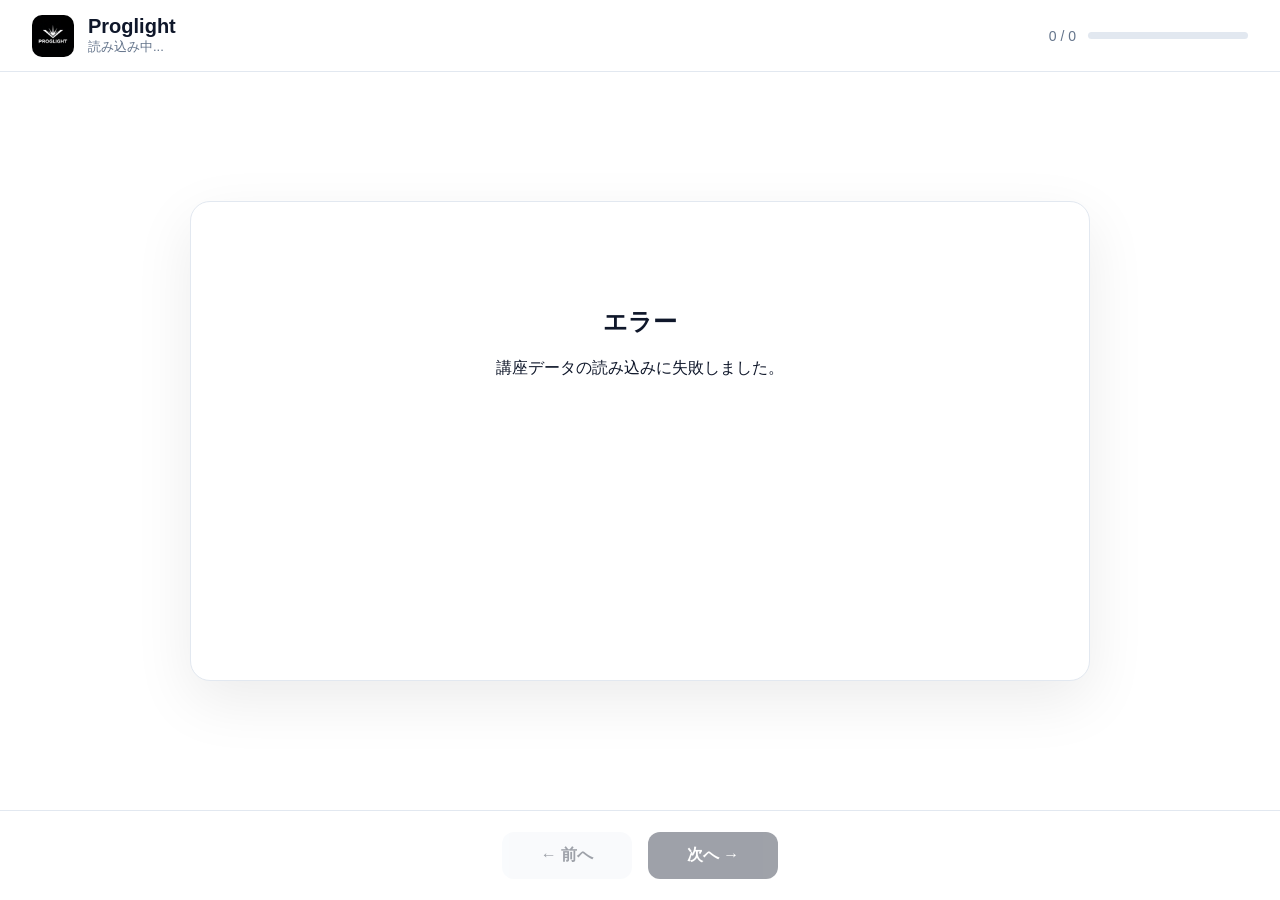
==== html-ress.html @ 895f1adc "Update html-ress.html" ====
<!DOCTYPE html>
<html lang="ja">
<head>
  <meta charset="UTF-8">

  <meta
    name="viewport"
    content="width=device-width, initial-scale=1.0"
  >

  <title>Proglight - 学習</title>

  <!-- ファビコン -->
  <link rel="icon" href="rogo.png">

  <style>

    /* =========================
       基本設定
    ========================= */

    :root {
      --background: #ffffff;
      --foreground: #0f172a;
      --card: #ffffff;
      --muted: #64748b;
      --border: #e2e8f0;
      --primary: #0f172a;
    }


    * {
      box-sizing: border-box;
    }


    html,
    body {
      margin: 0;
      padding: 0;
      min-height: 100%;
    }


    body {
      font-family:
        -apple-system,
        BlinkMacSystemFont,
        "Segoe UI",
        Roboto,
        sans-serif;

      background: var(--background);
      color: var(--foreground);
    }


    /* =========================
       ヘッダー
    ========================= */

    .header {

      width: 100%;

      height: 72px;

      display: flex;

      align-items: center;

      justify-content: space-between;

      padding: 0 32px;

      border-bottom: 1px solid var(--border);

      background: var(--background);

    }


    .header-left {

      display: flex;

      align-items: center;

      gap: 14px;

      min-width: 0;

    }


    .logo-link {

      display: flex;

      align-items: center;

    }


    .logo {

      width: 42px;

      height: 42px;

      object-fit: contain;

      border-radius: 10px;

    }


    .brand-area {

      display: flex;

      flex-direction: column;

      min-width: 0;

    }


    .brand {

      font-size: 20px;

      font-weight: 700;

      color: var(--foreground);

      text-decoration: none;

    }


    .lesson-name {

      font-size: 13px;

      color: var(--muted);

      white-space: nowrap;

      overflow: hidden;

      text-overflow: ellipsis;

    }


    /* =========================
       進捗
    ========================= */

    .progress-area {

      display: flex;

      align-items: center;

      gap: 12px;

    }


    .progress-text {

      font-size: 14px;

      color: var(--muted);

      white-space: nowrap;

    }


    .progress-bar {

      width: 160px;

      height: 7px;

      overflow: hidden;

      border-radius: 999px;

      background: var(--border);

    }


    .progress {

      width: 0%;

      height: 100%;

      border-radius: inherit;

      background: var(--primary);

      transition: width 0.3s ease;

    }


    /* =========================
       メイン
    ========================= */

    .main {

      min-height: calc(100vh - 72px);

      display: flex;

      flex-direction: column;

    }


    /* =========================
       スライドエリア
    ========================= */

    .slide-container {

      flex: 1;

      display: flex;

      align-items: center;

      justify-content: center;

      padding: 40px 20px;

    }


    .slide {

      width: 100%;

      max-width: 900px;

      min-height: 480px;

      padding: 64px;

      border: 1px solid var(--border);

      border-radius: 20px;

      background: var(--card);

      box-shadow:
        0 20px 60px rgba(0, 0, 0, 0.08);

      animation: slideIn 0.35s ease;

    }


    @keyframes slideIn {

      from {

        opacity: 0;

        transform: translateY(12px);

      }


      to {

        opacity: 1;

        transform: translateY(0);

      }

    }


    /* =========================
       スライド共通
    ========================= */

    .slide-label {

      display: inline-flex;

      align-items: center;

      padding: 6px 12px;

      margin-bottom: 24px;

      border-radius: 999px;

      background: #f1f5f9;

      color: #475569;

      font-size: 13px;

      font-weight: 600;

    }


    .slide-title {

      margin: 0 0 28px;

      font-size: 42px;

      line-height: 1.3;

      letter-spacing: -0.03em;

    }


    .slide-title.large {

      font-size: 52px;

    }


    .slide-text {

      margin: 0;

      font-size: 19px;

      line-height: 1.9;

      color: var(--muted);

    }


    /* =========================
       リスト
    ========================= */

    .slide-list {

      margin: 24px 0 0;

      padding-left: 24px;

      font-size: 19px;

      line-height: 2;

      color: var(--muted);

    }


    .slide-list li {

      margin-bottom: 6px;

    }


    /* =========================
       コード
    ========================= */

    .code-block {

      margin-top: 25px;

      padding: 24px;

      overflow-x: auto;

      border-radius: 14px;

      background: #0f172a;

      color: #f8fafc;

      font-size: 15px;

      line-height: 1.7;

    }


    .code-block code {

      font-family:

        "SFMono-Regular",
        Consolas,
        "Liberation Mono",
        monospace;

    }


    /* =========================
       Flow
    ========================= */

    .flow-list {

      display: flex;

      flex-direction: column;

      gap: 12px;

      margin-top: 30px;

    }


    .flow-item {

      display: flex;

      align-items: center;

      gap: 16px;

      padding: 16px 20px;

      border: 1px solid var(--border);

      border-radius: 12px;

      font-size: 17px;

      color: var(--muted);

    }


    .flow-number {

      display: flex;

      align-items: center;

      justify-content: center;

      flex-shrink: 0;

      width: 32px;

      height: 32px;

      border-radius: 50%;

      background: var(--primary);

      color: white;

      font-size: 14px;

      font-weight: 700;

    }


    /* =========================
       Comparison
    ========================= */

    .comparison-grid {

      display: grid;

      grid-template-columns: repeat(3, 1fr);

      gap: 16px;

      margin-top: 30px;

    }


    .comparison-card {

      padding: 22px;

      border: 1px solid var(--border);

      border-radius: 16px;

      background: var(--background);

    }


    .comparison-name {

      margin-bottom: 14px;

      font-size: 22px;

      font-weight: 700;

    }


    .comparison-role {

      margin-bottom: 10px;

      font-size: 15px;

      line-height: 1.7;

      color: var(--muted);

    }


    .comparison-example {

      padding-top: 12px;

      border-top: 1px solid var(--border);

      font-size: 13px;

      line-height: 1.6;

      color: var(--muted);

    }


    /* =========================
       End
    ========================= */

    .end-slide {

      display: flex;

      flex-direction: column;

      align-items: center;

      justify-content: center;

      min-height: 350px;

      text-align: center;

    }


    .end-icon {

      display: flex;

      align-items: center;

      justify-content: center;

      width: 72px;

      height: 72px;

      margin-bottom: 24px;

      border-radius: 50%;

      background: #f1f5f9;

      font-size: 32px;

    }


    .next-lesson {

      margin-top: 24px;

      padding: 16px 20px;

      border-radius: 12px;

      background: #f8fafc;

      color: var(--muted);

    }


    /* =========================
       ローディング
    ========================= */

    .loading {

      display: flex;

      align-items: center;

      justify-content: center;

      min-height: 300px;

      color: var(--muted);

      font-size: 18px;

    }


    /* =========================
       エラー
    ========================= */

    .error {

      text-align: center;

      padding: 40px;

    }


    .error h2 {

      margin-top: 0;

    }


    /* =========================
       操作バー
    ========================= */

    .controls {

      display: flex;

      align-items: center;

      justify-content: center;

      gap: 16px;

      min-height: 90px;

      padding: 15px;

      border-top: 1px solid var(--border);

      background: var(--background);

    }


    .control-button {

      display: inline-flex;

      align-items: center;

      justify-content: center;

      min-width: 130px;

      padding: 13px 22px;

      border: none;

      border-radius: 12px;

      font-size: 16px;

      font-weight: 600;

      cursor: pointer;

      transition:

        transform 0.2s ease,

        opacity 0.2s ease;

    }


    .control-button:hover:not(:disabled) {

      transform: translateY(-2px);

    }


    .control-button:active:not(:disabled) {

      transform: scale(0.97);

    }


    .prev-button {

      background: #f1f5f9;

      color: #0f172a;

    }


    .next-button {

      background: var(--primary);

      color: white;

    }


    .control-button:disabled {

      opacity: 0.4;

      cursor: not-allowed;

    }


    /* =========================
       モバイル
    ========================= */

    @media (max-width: 700px) {


      .header {

        height: 64px;

        padding: 0 16px;

      }


      .logo {

        width: 36px;

        height: 36px;

      }


      .lesson-name {

        display: none;

      }


      .progress-bar {

        width: 70px;

      }


      .slide-container {

        padding: 20px 14px;

      }


      .slide {

        min-height: 420px;

        padding: 32px 24px;

        border-radius: 16px;

      }


      .slide-title {

        font-size: 30px;

      }


      .slide-title.large {

        font-size: 36px;

      }


      .slide-text,

      .slide-list {

        font-size: 16px;

      }


      .comparison-grid {

        grid-template-columns: 1fr;

      }


      .controls {

        min-height: 76px;

      }


      .control-button {

        min-width: 110px;

      }

    }


    /* =========================
       ダークモード
    ========================= */

    @media (prefers-color-scheme: dark) {


      :root {

        --background: #09090b;
        --foreground: #f4f4f5;
        --card: #18181b;
        --muted: #a1a1aa;
        --border: #27272a;
        --primary: #f4f4f5;

      }


      .slide-label {

        background: #27272a;

        color: #d4d4d8;

      }


      .prev-button {

        background: #27272a;

        color: #f4f4f5;

      }


      .next-button {

        background: #f4f4f5;

        color: #09090b;

      }


      .flow-number {

        background: #f4f4f5;

        color: #09090b;

      }


      .next-lesson {

        background: #27272a;

      }


      .end-icon {

        background: #27272a;

      }

    }

  </style>
</head>


<body>


  <!-- =========================
       ヘッダー
  ========================= -->

  <header class="header">


    <div class="header-left">


      <a
        href="index.html"
        class="logo-link"
      >

        <img
          src="rogo.png"
          alt="Proglight"
          class="logo"
        >

      </a>


      <div class="brand-area">


        <a
          href="index.html"
          class="brand"
        >
          Proglight
        </a>


        <span
          class="lesson-name"
          id="lessonName"
        >
          読み込み中...
        </span>


      </div>


    </div>



    <div class="progress-area">


      <span
        class="progress-text"
        id="progressText"
      >
        0 / 0
      </span>


      <div class="progress-bar">

        <div
          class="progress"
          id="progress"
        ></div>

      </div>


    </div>


  </header>



  <!-- =========================
       メイン
  ========================= -->

  <main class="main">


    <div class="slide-container">


      <article
        class="slide"
        id="slide"
      >

        <div class="loading">

          読み込み中...

        </div>

      </article>


    </div>



    <!-- =========================
         操作ボタン
    ========================= -->

    <div class="controls">


      <button
        class="control-button prev-button"
        id="prevButton"
      >
        ← 前へ
      </button>


      <button
        class="control-button next-button"
        id="nextButton"
      >
        次へ →
      </button>


    </div>


  </main>



  <script>


    /* =========================================
       Proglight スライドエンジン
       ========================================= */


    /* =========================
       URLからLesson ID取得

       html-ress.html?id=1

       ↓

       1
    ========================= */

    const params = new URLSearchParams(
      window.location.search
    );


    const lessonId = Number(
      params.get("id") || 1
    );



    /* =========================
       要素取得
    ========================= */

    const slideElement =
      document.getElementById("slide");


    const lessonNameElement =
      document.getElementById("lessonName");


    const prevButton =
      document.getElementById("prevButton");


    const nextButton =
      document.getElementById("nextButton");


    const progressElement =
      document.getElementById("progress");


    const progressTextElement =
      document.getElementById("progressText");



    /* =========================
       データ
    ========================= */

    let courseData = null;

    let currentLesson = null;

    let currentSlide = 0;



    /* =========================
       JSON読み込み
    ========================= */

    async function loadCourse() {


      try {


        const response = await fetch(
          "html.json"
        );


        if (!response.ok) {

          throw new Error(
            "JSONファイルを読み込めませんでした"
          );

        }


        courseData =
          await response.json();



        /* Lesson検索 */

        currentLesson =
          courseData.lessons.find(
            lesson =>
              lesson.id === lessonId
          );



        /* Lessonが存在しない場合 */

        if (!currentLesson) {

          showError(
            `Lesson ${lessonId} は存在しません。`
          );

          return;

        }



        /* タイトル設定 */

        document.title =
          `${currentLesson.title} - Proglight`;



        lessonNameElement.textContent =
          currentLesson.title;



        /* 初期スライド表示 */

        renderSlide();


      }


      catch (error) {


        console.error(error);


        showError(
          "講座データの読み込みに失敗しました。"
        );


      }


    }



    /* =========================
       スライド描画
    ========================= */

    function renderSlide() {


      const data =
        currentLesson.slides[
          currentSlide
        ];



      /* 内容リセット */

      slideElement.innerHTML = "";


      slideElement.classList.remove(
        "slide"
      );


      void slideElement.offsetWidth;


      slideElement.classList.add(
        "slide"
      );



      /* =========================
         Endタイプ
      ========================= */

      if (data.type === "end") {


        renderEndSlide(data);


      }

      else {


        /* ラベル */

        const label =
          document.createElement("div");


        label.className =
          "slide-label";


        label.textContent =
          `${currentLesson.category} / Lesson ${currentLesson.id}`;


        slideElement.appendChild(label);



        /* タイトル */

        const title =
          document.createElement(
            data.type === "title"
              ? "h1"
              : "h2"
          );


        title.className =
          "slide-title";


        if (data.type === "title") {

          title.classList.add(
            "large"
          );

        }


        title.textContent =
          data.title;


        slideElement.appendChild(title);



        /* テキスト */

        if (data.text) {

          const text =
            document.createElement("p");


          text.className =
            "slide-text";


          text.textContent =
            data.text;


          slideElement.appendChild(text);

        }



        /* リスト */

        if (data.list) {

          renderList(data.list);

        }



        /* コード */

        if (data.code) {

          renderCode(data);

        }



        /* Flow */

        if (data.steps) {

          renderFlow(data.steps);

        }



        /* Comparison */

        if (data.items) {

          renderComparison(
            data.items
          );

        }


      }



      /* UI更新 */

      updateProgress();


      updateButtons();


      saveProgress();


    }



    /* =========================
       リスト描画
    ========================= */

    function renderList(listData) {


      const ul =
        document.createElement("ul");


      ul.className =
        "slide-list";


      listData.forEach(item => {


        const li =
          document.createElement("li");


        li.textContent = item;


        ul.appendChild(li);


      });


      slideElement.appendChild(ul);


    }



    /* =========================
       コード描画
    ========================= */

    function renderCode(data) {


      const pre =
        document.createElement("pre");


      pre.className =
        "code-block";


      const code =
        document.createElement("code");


      code.textContent =
        data.code;


      pre.appendChild(code);


      slideElement.appendChild(pre);


    }



    /* =========================
       Flow描画
    ========================= */

    function renderFlow(steps) {


      const container =
        document.createElement("div");


      container.className =
        "flow-list";


      steps.forEach(
        (step, index) => {


          const item =
            document.createElement("div");


          item.className =
            "flow-item";


          const number =
            document.createElement("span");


          number.className =
            "flow-number";


          number.textContent =
            index + 1;


          const text =
            document.createElement("span");


          text.textContent =
            step;


          item.appendChild(number);


          item.appendChild(text);


          container.appendChild(item);


        }
      );


      slideElement.appendChild(
        container
      );


    }



    /* =========================
       Comparison描画
    ========================= */

    function renderComparison(items) {


      const grid =
        document.createElement("div");


      grid.className =
        "comparison-grid";


      items.forEach(item => {


        const card =
          document.createElement("div");


        card.className =
          "comparison-card";



        const name =
          document.createElement("div");


        name.className =
          "comparison-name";


        name.textContent =
          item.name;



        const role =
          document.createElement("div");


        role.className =
          "comparison-role";


        role.textContent =
          item.role;



        const example =
          document.createElement("div");


        example.className =
          "comparison-example";


        example.textContent =
          item.example;



        card.appendChild(name);


        card.appendChild(role);


        card.appendChild(example);


        grid.appendChild(card);


      });


      slideElement.appendChild(grid);


    }



    /* =========================
       終了スライド
    ========================= */

    function renderEndSlide(data) {


      const container =
        document.createElement("div");


      container.className =
        "end-slide";



      const icon =
        document.createElement("div");


      icon.className =
        "end-icon";


      icon.textContent =
        "✓";



      const title =
        document.createElement("h1");


      title.className =
        "slide-title";


      title.textContent =
        data.title;



      const text =
        document.createElement("p");


      text.className =
        "slide-text";


      text.textContent =
        data.text;



      container.appendChild(icon);


      container.appendChild(title);


      container.appendChild(text);



      if (data.next) {


        const next =
          document.createElement("div");


        next.className =
          "next-lesson";


        next.textContent =
          data.next;


        container.appendChild(next);


      }



      slideElement.appendChild(
        container
      );


    }



    /* =========================
       進捗更新
    ========================= */

    function updateProgress() {


      const total =
        currentLesson.slides.length;


      const current =
        currentSlide + 1;


      const percentage =
        (current / total) * 100;


      progressElement.style.width =
        `${percentage}%`;


      progressTextElement.textContent =
        `${current} / ${total}`;


    }



    /* =========================
       ボタン状態更新
    ========================= */

    function updateButtons() {


      prevButton.disabled =
        currentSlide === 0;


      nextButton.disabled =
        currentSlide ===
        currentLesson.slides.length - 1;


    }



    /* =========================
       エラー表示
    ========================= */

    function showError(message) {


      slideElement.innerHTML = `

        <div class="error">

          <h2>
            エラー
          </h2>

          <p>
            ${message}
          </p>

        </div>

      `;


      prevButton.disabled = true;


      nextButton.disabled = true;


    }



    /* =========================
       前へ
    ========================= */

    prevButton.addEventListener(
      "click",
      () => {


        if (currentSlide > 0) {


          currentSlide--;


          renderSlide();


        }


      }
    );



    /* =========================
       次へ
    ========================= */

    nextButton.addEventListener(
      "click",
      () => {


        if (
          currentSlide <
          currentLesson.slides.length - 1
        ) {


          currentSlide++;


          renderSlide();


        }


      }
    );



    /* =========================
       キーボード操作
    ========================= */

    document.addEventListener(
      "keydown",
      event => {


        if (
          event.key === "ArrowRight"
        ) {


          if (!nextButton.disabled) {

            nextButton.click();

          }


        }



        if (
          event.key === "ArrowLeft"
        ) {


          if (!prevButton.disabled) {

            prevButton.click();

          }


        }


      }
    );



    /* =========================
       学習進捗保存
    ========================= */

    function saveProgress() {


      const progressData = {


        lessonId:
          currentLesson.id,


        slide:
          currentSlide,


        updatedAt:
          new Date().toISOString()


      };


      localStorage.setItem(

        `proglight-html-lesson-${currentLesson.id}`,

        JSON.stringify(progressData)

      );


    }



    /* =========================
       保存された進捗を読み込み
    ========================= */

    function loadProgress() {


      const saved =
        localStorage.getItem(

          `proglight-html-lesson-${currentLesson.id}`

        );


      if (!saved) return;


      try {


        const data =
          JSON.parse(saved);


        if (

          typeof data.slide === "number"

          &&

          data.slide >= 0

          &&

          data.slide < currentLesson.slides.length

        ) {


          currentSlide =
            data.slide;


        }


      }


      catch (error) {


        console.error(
          "進捗データの読み込みに失敗しました",
          error
        );


      }


    }



    /* =========================
       初期化
    ========================= */

    async function init() {


      await loadCourse();


      if (currentLesson) {


        loadProgress();


        renderSlide();


      }


    }


    init();


  </script>


</body>
</html>
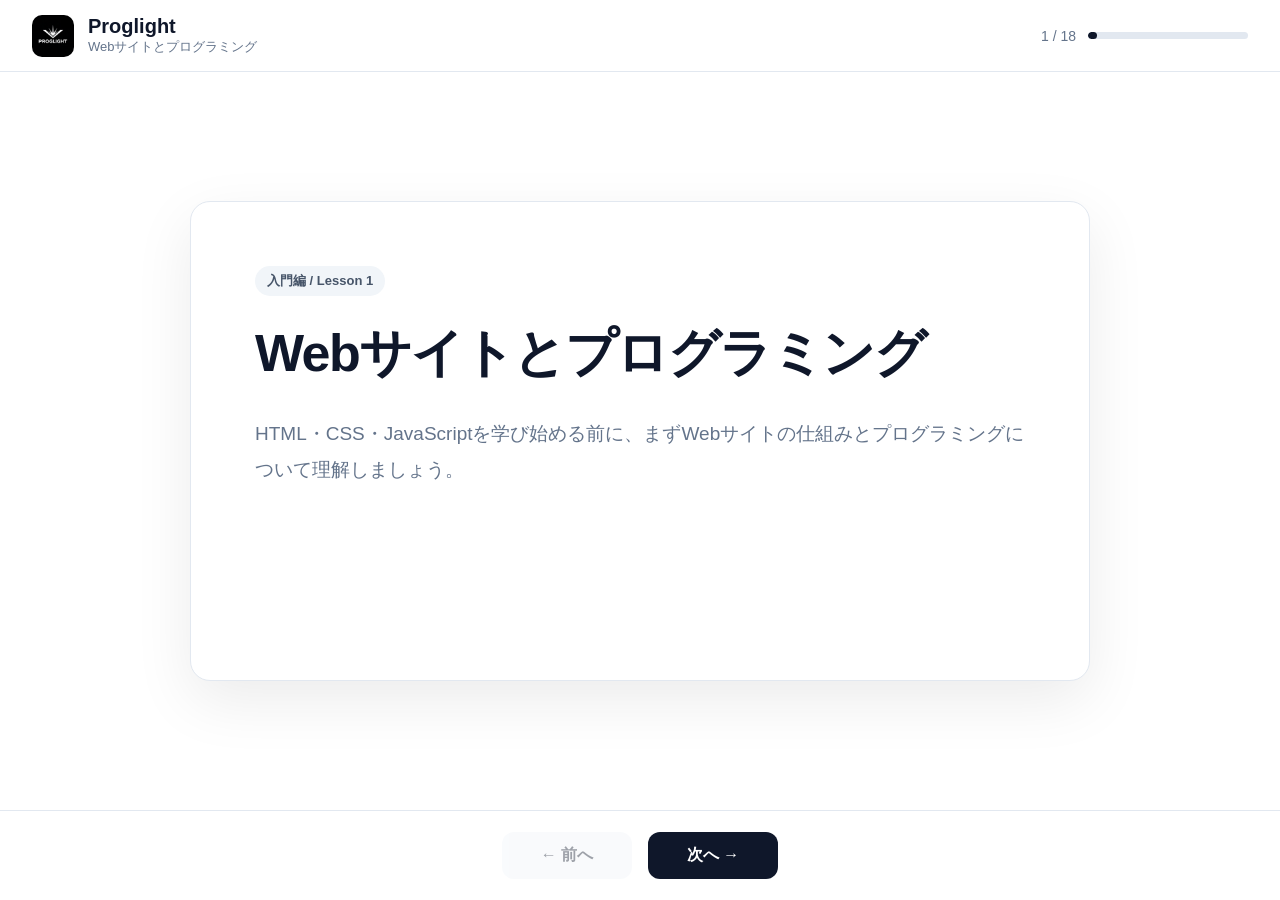
==== commit d78c9792: "Update fetch URL to point to data/html.json" ====
--- a/html-ress.html
+++ b/html-ress.html
@@ -1141,7 +1141,7 @@
 
 
         const response = await fetch(
-          "html.json"
+          "data/html.json"
         );
 
 
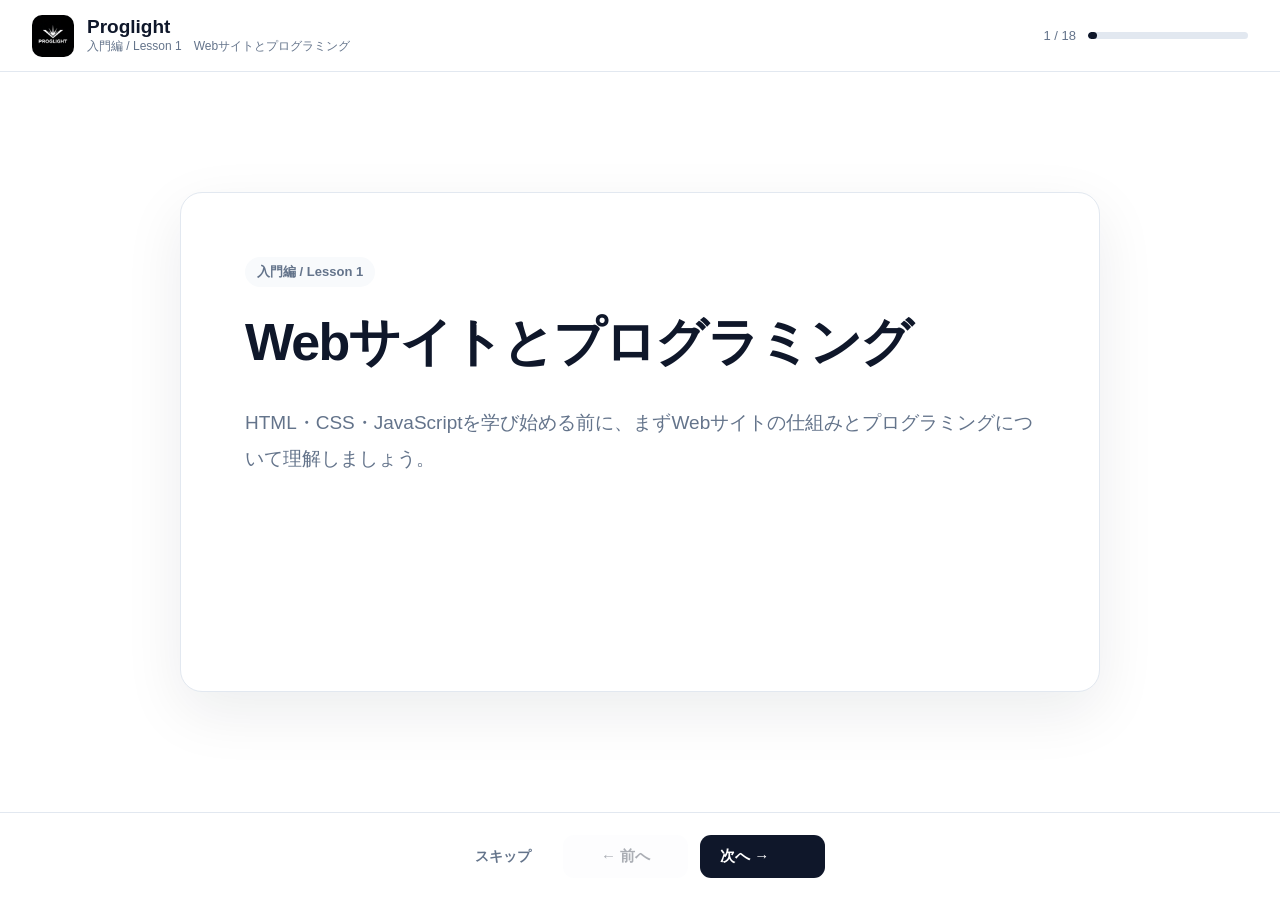
==== commit c08de2f0: "Update html-ress.html" ====
--- a/html-ress.html
+++ b/html-ress.html
@@ -11,13 +11,18 @@
   <title>Proglight - 学習</title>
 
   <!-- ファビコン -->
-  <link rel="icon" href="rogo.png">
+  <link
+    rel="icon"
+    type="image/png"
+    href="../rogo.png"
+  >
 
   <style>
 
-    /* =========================
-       基本設定
-    ========================= */
+    /* ========================================
+       Proglight
+       Slide Learning Engine
+       ======================================== */
 
     :root {
       --background: #ffffff;
@@ -26,6 +31,10 @@
       --muted: #64748b;
       --border: #e2e8f0;
       --primary: #0f172a;
+      --primary-hover: #1e293b;
+      --soft: #f8fafc;
+      --soft-hover: #f1f5f9;
+      --success: #16a34a;
     }
 
 
@@ -48,6 +57,8 @@
         BlinkMacSystemFont,
         "Segoe UI",
         Roboto,
+        "Helvetica Neue",
+        Arial,
         sans-serif;
 
       background: var(--background);
@@ -55,335 +66,293 @@
     }
 
 
-    /* =========================
+    button,
+    a {
+      font: inherit;
+    }
+
+
+    button {
+      border: 0;
+    }
+
+
+    /* ========================================
        ヘッダー
-    ========================= */
+       ======================================== */
 
     .header {
+      position: sticky;
+      top: 0;
+      z-index: 100;
 
       width: 100%;
-
       height: 72px;
 
       display: flex;
-
       align-items: center;
-
       justify-content: space-between;
 
       padding: 0 32px;
 
       border-bottom: 1px solid var(--border);
 
-      background: var(--background);
-
+      background: rgba(255, 255, 255, 0.94);
+
+      backdrop-filter: blur(14px);
+      -webkit-backdrop-filter: blur(14px);
     }
 
 
     .header-left {
-
       display: flex;
-
       align-items: center;
-
-      gap: 14px;
+      gap: 13px;
 
       min-width: 0;
-
     }
 
 
     .logo-link {
-
       display: flex;
-
       align-items: center;
-
+      justify-content: center;
+
+      flex-shrink: 0;
+
+      text-decoration: none;
     }
 
 
     .logo {
-
       width: 42px;
-
       height: 42px;
 
       object-fit: contain;
+      object-position: center;
+
+      display: block;
 
       border-radius: 10px;
-
     }
 
 
     .brand-area {
-
       display: flex;
-
       flex-direction: column;
 
       min-width: 0;
-
     }
 
 
     .brand {
-
-      font-size: 20px;
-
+      color: var(--foreground);
+
+      font-size: 19px;
       font-weight: 700;
 
-      color: var(--foreground);
-
       text-decoration: none;
-
     }
 
 
     .lesson-name {
+      max-width: 420px;
+
+      overflow: hidden;
+      white-space: nowrap;
+      text-overflow: ellipsis;
+
+      color: var(--muted);
+
+      font-size: 12px;
+    }
+
+
+    /* ========================================
+       進捗
+       ======================================== */
+
+    .progress-area {
+      display: flex;
+      align-items: center;
+      gap: 12px;
+    }
+
+
+    .progress-text {
+      color: var(--muted);
 
       font-size: 13px;
+      font-weight: 500;
+
+      white-space: nowrap;
+    }
+
+
+    .progress-bar {
+      width: 160px;
+      height: 7px;
+
+      overflow: hidden;
+
+      border-radius: 999px;
+
+      background: var(--border);
+    }
+
+
+    .progress {
+      width: 0;
+      height: 100%;
+
+      border-radius: inherit;
+
+      background: var(--primary);
+
+      transition: width 0.3s ease;
+    }
+
+
+    /* ========================================
+       メイン
+       ======================================== */
+
+    .main {
+      min-height: calc(100vh - 72px);
+
+      display: flex;
+      flex-direction: column;
+    }
+
+
+    /* ========================================
+       スライド
+       ======================================== */
+
+    .slide-container {
+      flex: 1;
+
+      display: flex;
+      align-items: center;
+      justify-content: center;
+
+      padding: 48px 20px;
+    }
+
+
+    .slide {
+      width: 100%;
+      max-width: 920px;
+
+      min-height: 500px;
+
+      padding: 64px;
+
+      border: 1px solid var(--border);
+      border-radius: 22px;
+
+      background: var(--card);
+
+      box-shadow:
+        0 20px 60px rgba(15, 23, 42, 0.08);
+
+      animation: slideIn 0.3s ease;
+    }
+
+
+    @keyframes slideIn {
+
+      from {
+        opacity: 0;
+        transform: translateY(12px);
+      }
+
+      to {
+        opacity: 1;
+        transform: translateY(0);
+      }
+
+    }
+
+
+    /* ========================================
+       スライドラベル
+       ======================================== */
+
+    .slide-label {
+      display: inline-flex;
+      align-items: center;
+
+      margin-bottom: 22px;
+      padding: 6px 12px;
+
+      border-radius: 999px;
+
+      background: var(--soft);
 
       color: var(--muted);
 
-      white-space: nowrap;
-
-      overflow: hidden;
-
-      text-overflow: ellipsis;
-
-    }
-
-
-    /* =========================
-       進捗
-    ========================= */
-
-    .progress-area {
-
-      display: flex;
-
-      align-items: center;
-
-      gap: 12px;
-
-    }
-
-
-    .progress-text {
-
-      font-size: 14px;
+      font-size: 13px;
+      font-weight: 600;
+    }
+
+
+    /* ========================================
+       タイトル
+       ======================================== */
+
+    .slide-title {
+      margin: 0 0 28px;
+
+      font-size: 42px;
+      line-height: 1.3;
+
+      letter-spacing: -0.035em;
+    }
+
+
+    .slide-title.large {
+      font-size: 52px;
+    }
+
+
+    .slide-text {
+      margin: 0;
 
       color: var(--muted);
 
-      white-space: nowrap;
-
-    }
-
-
-    .progress-bar {
-
-      width: 160px;
-
-      height: 7px;
-
-      overflow: hidden;
-
-      border-radius: 999px;
-
-      background: var(--border);
-
-    }
-
-
-    .progress {
-
-      width: 0%;
-
-      height: 100%;
-
-      border-radius: inherit;
-
-      background: var(--primary);
-
-      transition: width 0.3s ease;
-
-    }
-
-
-    /* =========================
-       メイン
-    ========================= */
-
-    .main {
-
-      min-height: calc(100vh - 72px);
-
-      display: flex;
-
-      flex-direction: column;
-
-    }
-
-
-    /* =========================
-       スライドエリア
-    ========================= */
-
-    .slide-container {
-
-      flex: 1;
-
-      display: flex;
-
-      align-items: center;
-
-      justify-content: center;
-
-      padding: 40px 20px;
-
-    }
-
-
-    .slide {
-
-      width: 100%;
-
-      max-width: 900px;
-
-      min-height: 480px;
-
-      padding: 64px;
-
-      border: 1px solid var(--border);
-
-      border-radius: 20px;
-
-      background: var(--card);
-
-      box-shadow:
-        0 20px 60px rgba(0, 0, 0, 0.08);
-
-      animation: slideIn 0.35s ease;
-
-    }
-
-
-    @keyframes slideIn {
-
-      from {
-
-        opacity: 0;
-
-        transform: translateY(12px);
-
-      }
-
-
-      to {
-
-        opacity: 1;
-
-        transform: translateY(0);
-
-      }
-
-    }
-
-
-    /* =========================
-       スライド共通
-    ========================= */
-
-    .slide-label {
-
-      display: inline-flex;
-
-      align-items: center;
-
-      padding: 6px 12px;
-
-      margin-bottom: 24px;
-
-      border-radius: 999px;
-
-      background: #f1f5f9;
-
-      color: #475569;
-
-      font-size: 13px;
-
-      font-weight: 600;
-
-    }
-
-
-    .slide-title {
-
-      margin: 0 0 28px;
-
-      font-size: 42px;
-
-      line-height: 1.3;
-
-      letter-spacing: -0.03em;
-
-    }
-
-
-    .slide-title.large {
-
-      font-size: 52px;
-
-    }
-
-
-    .slide-text {
-
-      margin: 0;
-
       font-size: 19px;
-
       line-height: 1.9;
+    }
+
+
+    /* ========================================
+       リスト
+       ======================================== */
+
+    .slide-list {
+      margin: 24px 0 0;
+
+      padding-left: 25px;
 
       color: var(--muted);
 
-    }
-
-
-    /* =========================
-       リスト
-    ========================= */
-
-    .slide-list {
-
-      margin: 24px 0 0;
-
-      padding-left: 24px;
-
-      font-size: 19px;
-
+      font-size: 18px;
       line-height: 2;
-
-      color: var(--muted);
-
     }
 
 
     .slide-list li {
-
       margin-bottom: 6px;
-
-    }
-
-
-    /* =========================
+    }
+
+
+    /* ========================================
        コード
-    ========================= */
+       ======================================== */
 
     .code-block {
-
-      margin-top: 25px;
-
+      margin-top: 26px;
       padding: 24px;
 
       overflow-x: auto;
@@ -395,524 +364,521 @@
       color: #f8fafc;
 
       font-size: 15px;
-
       line-height: 1.7;
-
     }
 
 
     .code-block code {
-
       font-family:
-
         "SFMono-Regular",
         Consolas,
         "Liberation Mono",
+        Menlo,
         monospace;
-
-    }
-
-
-    /* =========================
+    }
+
+
+    /* ========================================
        Flow
-    ========================= */
+       ======================================== */
 
     .flow-list {
-
       display: flex;
-
       flex-direction: column;
-
       gap: 12px;
 
       margin-top: 30px;
-
     }
 
 
     .flow-item {
-
       display: flex;
-
       align-items: center;
-
       gap: 16px;
 
-      padding: 16px 20px;
+      padding: 15px 18px;
 
       border: 1px solid var(--border);
+      border-radius: 13px;
+
+      color: var(--muted);
+
+      font-size: 16px;
+      line-height: 1.6;
+    }
+
+
+    .flow-number {
+      display: flex;
+      align-items: center;
+      justify-content: center;
+
+      flex-shrink: 0;
+
+      width: 32px;
+      height: 32px;
+
+      border-radius: 50%;
+
+      background: var(--primary);
+
+      color: white;
+
+      font-size: 13px;
+      font-weight: 700;
+    }
+
+
+    /* ========================================
+       比較
+       ======================================== */
+
+    .comparison-grid {
+      display: grid;
+
+      grid-template-columns:
+        repeat(3, 1fr);
+
+      gap: 16px;
+
+      margin-top: 30px;
+    }
+
+
+    .comparison-card {
+      padding: 22px;
+
+      border: 1px solid var(--border);
+      border-radius: 16px;
+
+      background: var(--background);
+    }
+
+
+    .comparison-name {
+      margin-bottom: 14px;
+
+      font-size: 21px;
+      font-weight: 700;
+    }
+
+
+    .comparison-role {
+      margin-bottom: 12px;
+
+      color: var(--muted);
+
+      font-size: 14px;
+      line-height: 1.7;
+    }
+
+
+    .comparison-example {
+      padding-top: 12px;
+
+      border-top: 1px solid var(--border);
+
+      color: var(--muted);
+
+      font-size: 13px;
+      line-height: 1.6;
+    }
+
+
+    /* ========================================
+       完了スライド
+       ======================================== */
+
+    .end-slide {
+      min-height: 360px;
+
+      display: flex;
+      flex-direction: column;
+
+      align-items: center;
+      justify-content: center;
+
+      text-align: center;
+    }
+
+
+    .end-icon {
+      width: 72px;
+      height: 72px;
+
+      display: flex;
+      align-items: center;
+      justify-content: center;
+
+      margin-bottom: 24px;
+
+      border-radius: 50%;
+
+      background: var(--soft);
+
+      color: var(--success);
+
+      font-size: 32px;
+      font-weight: 700;
+    }
+
+
+    .next-lesson {
+      margin-top: 24px;
+      padding: 14px 18px;
 
       border-radius: 12px;
 
+      background: var(--soft);
+
+      color: var(--muted);
+
+      font-size: 14px;
+    }
+
+
+    /* ========================================
+       ローディング
+       ======================================== */
+
+    .loading {
+      min-height: 300px;
+
+      display: flex;
+      align-items: center;
+      justify-content: center;
+
+      color: var(--muted);
+
       font-size: 17px;
-
+    }
+
+
+    /* ========================================
+       エラー
+       ======================================== */
+
+    .error {
+      padding: 50px;
+
+      text-align: center;
+    }
+
+
+    .error h2 {
+      margin-top: 0;
+    }
+
+
+    .error p {
       color: var(--muted);
-
-    }
-
-
-    .flow-number {
+    }
+
+
+    /* ========================================
+       操作バー
+       ======================================== */
+
+    .controls {
+      position: sticky;
+      bottom: 0;
+      z-index: 90;
 
       display: flex;
-
       align-items: center;
-
       justify-content: center;
 
-      flex-shrink: 0;
-
-      width: 32px;
-
-      height: 32px;
-
-      border-radius: 50%;
-
+      gap: 12px;
+
+      min-height: 88px;
+
+      padding: 14px 20px;
+
+      border-top: 1px solid var(--border);
+
+      background: rgba(255, 255, 255, 0.94);
+
+      backdrop-filter: blur(14px);
+      -webkit-backdrop-filter: blur(14px);
+    }
+
+
+    .control-button {
+      min-width: 125px;
+
+      padding: 12px 20px;
+
+      border-radius: 11px;
+
+      font-size: 15px;
+      font-weight: 600;
+
+      cursor: pointer;
+
+      transition:
+        transform 0.2s ease,
+        opacity 0.2s ease,
+        background 0.2s ease;
+    }
+
+
+    .control-button:hover:not(:disabled) {
+      transform: translateY(-2px);
+    }
+
+
+    .control-button:active:not(:disabled) {
+      transform: scale(0.97);
+    }
+
+
+    .control-button:disabled {
+      opacity: 0.35;
+
+      cursor: not-allowed;
+    }
+
+
+    .prev-button {
+      background: var(--soft);
+
+      color: var(--foreground);
+    }
+
+
+    .prev-button:hover:not(:disabled) {
+      background: var(--soft-hover);
+    }
+
+
+    .next-button {
       background: var(--primary);
 
       color: white;
+    }
+
+
+    .next-button:hover:not(:disabled) {
+      background: var(--primary-hover);
+    }
+
+
+    /* ========================================
+       スキップ
+       ======================================== */
+
+    .skip-button {
+      min-width: auto;
+
+      background: transparent;
+
+      color: var(--muted);
 
       font-size: 14px;
-
+    }
+
+
+    .skip-button:hover {
+      color: var(--foreground);
+
+      background: var(--soft);
+    }
+
+
+    /* ========================================
+       次の講座へ
+       ======================================== */
+
+    .next-lesson-button {
+      display: none;
+
+      min-width: 180px;
+
+      padding: 13px 22px;
+
+      border-radius: 11px;
+
+      background: var(--primary);
+
+      color: white;
+
+      font-size: 15px;
       font-weight: 700;
 
-    }
-
-
-    /* =========================
-       Comparison
-    ========================= */
-
-    .comparison-grid {
-
-      display: grid;
-
-      grid-template-columns: repeat(3, 1fr);
-
-      gap: 16px;
-
-      margin-top: 30px;
-
-    }
-
-
-    .comparison-card {
-
-      padding: 22px;
-
-      border: 1px solid var(--border);
-
-      border-radius: 16px;
-
-      background: var(--background);
-
-    }
-
-
-    .comparison-name {
-
-      margin-bottom: 14px;
-
-      font-size: 22px;
-
-      font-weight: 700;
-
-    }
-
-
-    .comparison-role {
-
-      margin-bottom: 10px;
-
-      font-size: 15px;
-
-      line-height: 1.7;
-
-      color: var(--muted);
-
-    }
-
-
-    .comparison-example {
-
-      padding-top: 12px;
-
-      border-top: 1px solid var(--border);
-
-      font-size: 13px;
-
-      line-height: 1.6;
-
-      color: var(--muted);
-
-    }
-
-
-    /* =========================
-       End
-    ========================= */
-
-    .end-slide {
-
-      display: flex;
-
-      flex-direction: column;
+      cursor: pointer;
+
+      transition:
+        transform 0.2s ease,
+        background 0.2s ease;
+    }
+
+
+    .next-lesson-button:hover {
+      transform: translateY(-2px);
+
+      background: var(--primary-hover);
+    }
+
+
+    .next-lesson-button.show {
+      display: inline-flex;
 
       align-items: center;
-
       justify-content: center;
-
-      min-height: 350px;
-
-      text-align: center;
-
-    }
-
-
-    .end-icon {
-
-      display: flex;
-
-      align-items: center;
-
-      justify-content: center;
-
-      width: 72px;
-
-      height: 72px;
-
-      margin-bottom: 24px;
-
-      border-radius: 50%;
-
-      background: #f1f5f9;
-
-      font-size: 32px;
-
-    }
-
-
-    .next-lesson {
-
-      margin-top: 24px;
-
-      padding: 16px 20px;
-
-      border-radius: 12px;
-
-      background: #f8fafc;
-
-      color: var(--muted);
-
-    }
-
-
-    /* =========================
-       ローディング
-    ========================= */
-
-    .loading {
-
-      display: flex;
-
-      align-items: center;
-
-      justify-content: center;
-
-      min-height: 300px;
-
-      color: var(--muted);
-
-      font-size: 18px;
-
-    }
-
-
-    /* =========================
-       エラー
-    ========================= */
-
-    .error {
-
-      text-align: center;
-
-      padding: 40px;
-
-    }
-
-
-    .error h2 {
-
-      margin-top: 0;
-
-    }
-
-
-    /* =========================
-       操作バー
-    ========================= */
-
-    .controls {
-
-      display: flex;
-
-      align-items: center;
-
-      justify-content: center;
-
-      gap: 16px;
-
-      min-height: 90px;
-
-      padding: 15px;
-
-      border-top: 1px solid var(--border);
-
-      background: var(--background);
-
-    }
-
-
-    .control-button {
-
-      display: inline-flex;
-
-      align-items: center;
-
-      justify-content: center;
-
-      min-width: 130px;
-
-      padding: 13px 22px;
-
-      border: none;
-
-      border-radius: 12px;
-
-      font-size: 16px;
-
-      font-weight: 600;
-
-      cursor: pointer;
-
-      transition:
-
-        transform 0.2s ease,
-
-        opacity 0.2s ease;
-
-    }
-
-
-    .control-button:hover:not(:disabled) {
-
-      transform: translateY(-2px);
-
-    }
-
-
-    .control-button:active:not(:disabled) {
-
-      transform: scale(0.97);
-
-    }
-
-
-    .prev-button {
-
-      background: #f1f5f9;
-
-      color: #0f172a;
-
-    }
-
-
-    .next-button {
-
-      background: var(--primary);
-
-      color: white;
-
-    }
-
-
-    .control-button:disabled {
-
-      opacity: 0.4;
-
-      cursor: not-allowed;
-
-    }
-
-
-    /* =========================
+    }
+
+
+    /* ========================================
        モバイル
-    ========================= */
+       ======================================== */
 
     @media (max-width: 700px) {
 
-
       .header {
-
         height: 64px;
 
-        padding: 0 16px;
-
+        padding: 0 15px;
       }
 
 
       .logo {
-
-        width: 36px;
-
-        height: 36px;
-
+        width: 38px;
+        height: 38px;
+      }
+
+
+      .brand {
+        font-size: 17px;
       }
 
 
       .lesson-name {
-
         display: none;
-
       }
 
 
       .progress-bar {
-
         width: 70px;
-
+      }
+
+
+      .progress-text {
+        font-size: 12px;
       }
 
 
       .slide-container {
-
         padding: 20px 14px;
-
       }
 
 
       .slide {
-
-        min-height: 420px;
+        min-height: 450px;
 
         padding: 32px 24px;
 
-        border-radius: 16px;
-
+        border-radius: 17px;
       }
 
 
       .slide-title {
-
         font-size: 30px;
-
       }
 
 
       .slide-title.large {
-
         font-size: 36px;
-
       }
 
 
       .slide-text,
-
       .slide-list {
-
         font-size: 16px;
-
       }
 
 
       .comparison-grid {
-
         grid-template-columns: 1fr;
-
       }
 
 
       .controls {
+        flex-wrap: wrap;
 
         min-height: 76px;
 
+        gap: 8px;
+
+        padding: 10px;
       }
 
 
       .control-button {
-
-        min-width: 110px;
-
-      }
-
-    }
-
-
-    /* =========================
+        min-width: 100px;
+
+        padding: 10px 15px;
+
+        font-size: 14px;
+      }
+
+
+      .next-lesson-button {
+        min-width: 160px;
+      }
+
+    }
+
+
+    /* ========================================
        ダークモード
-    ========================= */
+       ======================================== */
 
     @media (prefers-color-scheme: dark) {
 
-
       :root {
-
         --background: #09090b;
         --foreground: #f4f4f5;
         --card: #18181b;
         --muted: #a1a1aa;
         --border: #27272a;
         --primary: #f4f4f5;
-
-      }
-
-
-      .slide-label {
-
-        background: #27272a;
-
-        color: #d4d4d8;
-
-      }
-
-
-      .prev-button {
-
-        background: #27272a;
-
-        color: #f4f4f5;
-
-      }
-
-
-      .next-button {
-
-        background: #f4f4f5;
-
+        --primary-hover: #e4e4e7;
+        --soft: #27272a;
+        --soft-hover: #3f3f46;
+        --success: #4ade80;
+      }
+
+
+      .header,
+      .controls {
+        background: rgba(9, 9, 11, 0.94);
+      }
+
+
+      .next-button,
+      .next-lesson-button {
         color: #09090b;
-
-      }
-
-
-      .flow-number {
-
-        background: #f4f4f5;
-
-        color: #09090b;
-
-      }
-
-
-      .next-lesson {
-
-        background: #27272a;
-
-      }
-
-
-      .end-icon {
-
-        background: #27272a;
-
+      }
+
+
+      .code-block {
+        background: #050505;
+      }
+
+    }
+
+
+    /* ========================================
+       アニメーション軽減
+       ======================================== */
+
+    @media (prefers-reduced-motion: reduce) {
+
+      *,
+      *::before,
+      *::after {
+        animation-duration: 0.01ms !important;
+        transition-duration: 0.01ms !important;
       }
 
     }
@@ -924,23 +890,21 @@
 <body>
 
 
-  <!-- =========================
+  <!-- ========================================
        ヘッダー
-  ========================= -->
+       ======================================== -->
 
   <header class="header">
 
-
     <div class="header-left">
 
-
       <a
-        href="index.html"
+        href="../html/"
         class="logo-link"
       >
 
         <img
-          src="rogo.png"
+          src="../rogo.png"
           alt="Proglight"
           class="logo"
         >
@@ -950,14 +914,12 @@
 
       <div class="brand-area">
 
-
         <a
-          href="index.html"
+          href="../html/"
           class="brand"
         >
           Proglight
         </a>
-
 
         <span
           class="lesson-name"
@@ -966,16 +928,12 @@
           読み込み中...
         </span>
 
-
       </div>
 
-
     </div>
 
 
-
     <div class="progress-area">
-
 
       <span
         class="progress-text"
@@ -984,7 +942,6 @@
         0 / 0
       </span>
 
-
       <div class="progress-bar">
 
         <div
@@ -994,23 +951,20 @@
 
       </div>
 
-
     </div>
 
-
   </header>
 
 
 
-  <!-- =========================
+  <!-- ========================================
        メイン
-  ========================= -->
+       ======================================== -->
 
   <main class="main">
 
 
     <div class="slide-container">
-
 
       <article
         class="slide"
@@ -1018,26 +972,37 @@
       >
 
         <div class="loading">
-
           読み込み中...
-
         </div>
 
       </article>
 
-
     </div>
 
 
 
-    <!-- =========================
-         操作ボタン
-    ========================= -->
+    <!-- ========================================
+         操作バー
+         ======================================== -->
 
     <div class="controls">
 
 
+      <!-- スキップ -->
+
       <button
+        type="button"
+        class="control-button skip-button"
+        id="skipButton"
+      >
+        スキップ
+      </button>
+
+
+      <!-- 前へ -->
+
+      <button
+        type="button"
         class="control-button prev-button"
         id="prevButton"
       >
@@ -1045,7 +1010,10 @@
       </button>
 
 
+      <!-- 次へ -->
+
       <button
+        type="button"
         class="control-button next-button"
         id="nextButton"
       >
@@ -1053,6 +1021,17 @@
       </button>
 
 
+      <!-- 次の講座 -->
+
+      <button
+        type="button"
+        class="next-lesson-button"
+        id="nextLessonButton"
+      >
+        次の講座へ →
+      </button>
+
+
     </div>
 
 
@@ -1063,35 +1042,57 @@
   <script>
 
 
-    /* =========================================
-       Proglight スライドエンジン
-       ========================================= */
-
-
-    /* =========================
-       URLからLesson ID取得
-
-       html-ress.html?id=1
-
+    /* ========================================
+       Proglight Slide Engine
+       ======================================== */
+
+
+    /* ========================================
+       URLからLesson番号を取得
+       
+       /html-ress/1/
        ↓
-
        1
-    ========================= */
-
-    const params = new URLSearchParams(
-      window.location.search
-    );
-
-
-    const lessonId = Number(
-      params.get("id") || 1
-    );
-
-
-
-    /* =========================
-       要素取得
-    ========================= */
+       ======================================== */
+
+    function getLessonId() {
+
+      const path =
+        window.location.pathname;
+
+      const match =
+        path.match(/\/html-ress\/(\d+)\/?/);
+
+      if (match) {
+
+        return Number(match[1]);
+
+      }
+
+
+      /* 開発時のフォールバック */
+
+      const params =
+        new URLSearchParams(
+          window.location.search
+        );
+
+
+      return Number(
+        params.get("id") || 1
+      );
+
+    }
+
+
+    const lessonId =
+      getLessonId();
+
+
+
+    /* ========================================
+       DOM
+       ======================================== */
 
     const slideElement =
       document.getElementById("slide");
@@ -1109,18 +1110,30 @@
       document.getElementById("nextButton");
 
 
+    const skipButton =
+      document.getElementById("skipButton");
+
+
+    const nextLessonButton =
+      document.getElementById(
+        "nextLessonButton"
+      );
+
+
     const progressElement =
       document.getElementById("progress");
 
 
     const progressTextElement =
-      document.getElementById("progressText");
-
-
-
-    /* =========================
-       データ
-    ========================= */
+      document.getElementById(
+        "progressText"
+      );
+
+
+
+    /* ========================================
+       状態
+       ======================================== */
 
     let courseData = null;
 
@@ -1130,25 +1143,22 @@
 
 
 
-    /* =========================
+    /* ========================================
        JSON読み込み
-    ========================= */
+       ======================================== */
 
     async function loadCourse() {
 
-
       try {
 
-
-        const response = await fetch(
-          "data/html.json"
-        );
+        const response =
+          await fetch("data/html.json");
 
 
         if (!response.ok) {
 
           throw new Error(
-            "JSONファイルを読み込めませんでした"
+            "data/html.jsonを読み込めませんでした"
           );
 
         }
@@ -1158,18 +1168,17 @@
           await response.json();
 
 
-
-        /* Lesson検索 */
+        /* Lessonを探す */
 
         currentLesson =
           courseData.lessons.find(
             lesson =>
-              lesson.id === lessonId
+              Number(lesson.id) ===
+              lessonId
           );
 
 
-
-        /* Lessonが存在しない場合 */
+        /* Lessonが存在しない */
 
         if (!currentLesson) {
 
@@ -1182,50 +1191,51 @@
         }
 
 
-
-        /* タイトル設定 */
+        /* ページタイトル */
 
         document.title =
           `${currentLesson.title} - Proglight`;
 
 
+        /* ヘッダー */
 
         lessonNameElement.textContent =
-          currentLesson.title;
-
-
-
-        /* 初期スライド表示 */
+          `${currentLesson.category} / Lesson ${currentLesson.id}　${currentLesson.title}`;
+
+
+        /* 保存済み進捗 */
+
+        loadProgress();
+
+
+        /* 描画 */
 
         renderSlide();
 
-
       }
 
 
       catch (error) {
 
-
         console.error(error);
-
 
         showError(
           "講座データの読み込みに失敗しました。"
         );
 
-
-      }
-
-
-    }
-
-
-
-    /* =========================
+      }
+
+    }
+
+
+
+    /* ========================================
        スライド描画
-    ========================= */
+       ======================================== */
 
     function renderSlide() {
+
+      if (!currentLesson) return;
 
 
       const data =
@@ -1234,54 +1244,44 @@
         ];
 
 
-
-      /* 内容リセット */
+      if (!data) return;
+
+
+      /* 再アニメーション */
 
       slideElement.innerHTML = "";
 
-
-      slideElement.classList.remove(
-        "slide"
-      );
-
+      slideElement.className = "slide";
 
       void slideElement.offsetWidth;
 
-
-      slideElement.classList.add(
-        "slide"
-      );
-
-
-
-      /* =========================
-         Endタイプ
-      ========================= */
+      slideElement.className = "slide";
+
+
+
+      /* ====================================
+         END
+         ==================================== */
 
       if (data.type === "end") {
 
-
         renderEndSlide(data);
 
-
-      }
+      }
+
 
       else {
-
 
         /* ラベル */
 
         const label =
           document.createElement("div");
 
-
         label.className =
           "slide-label";
 
-
         label.textContent =
           `${currentLesson.category} / Lesson ${currentLesson.id}`;
-
 
         slideElement.appendChild(label);
 
@@ -1296,44 +1296,38 @@
               : "h2"
           );
 
-
         title.className =
           "slide-title";
 
 
         if (data.type === "title") {
 
-          title.classList.add(
-            "large"
-          );
+          title.classList.add("large");
 
         }
 
 
         title.textContent =
-          data.title;
+          data.title || "";
 
 
         slideElement.appendChild(title);
 
 
 
-        /* テキスト */
+        /* 本文 */
 
         if (data.text) {
 
           const text =
             document.createElement("p");
 
-
           text.className =
             "slide-text";
 
-
           text.textContent =
             data.text;
 
-
           slideElement.appendChild(text);
 
         }
@@ -1342,7 +1336,7 @@
 
         /* リスト */
 
-        if (data.list) {
+        if (Array.isArray(data.list)) {
 
           renderList(data.list);
 
@@ -1362,7 +1356,7 @@
 
         /* Flow */
 
-        if (data.steps) {
+        if (Array.isArray(data.steps)) {
 
           renderFlow(data.steps);
 
@@ -1370,9 +1364,9 @@
 
 
 
-        /* Comparison */
-
-        if (data.items) {
+        /* 比較 */
+
+        if (Array.isArray(data.items)) {
 
           renderComparison(
             data.items
@@ -1380,75 +1374,60 @@
 
         }
 
-
-      }
-
-
-
-      /* UI更新 */
+      }
+
 
       updateProgress();
 
-
       updateButtons();
 
-
       saveProgress();
 
-
-    }
-
-
-
-    /* =========================
-       リスト描画
-    ========================= */
-
-    function renderList(listData) {
-
+    }
+
+
+
+    /* ========================================
+       リスト
+       ======================================== */
+
+    function renderList(items) {
 
       const ul =
         document.createElement("ul");
 
-
       ul.className =
         "slide-list";
 
 
-      listData.forEach(item => {
-
+      items.forEach(item => {
 
         const li =
           document.createElement("li");
 
-
-        li.textContent = item;
-
+        li.textContent =
+          item;
 
         ul.appendChild(li);
 
-
       });
 
 
       slideElement.appendChild(ul);
 
-
-    }
-
-
-
-    /* =========================
-       コード描画
-    ========================= */
+    }
+
+
+
+    /* ========================================
+       コード
+       ======================================== */
 
     function renderCode(data) {
-
 
       const pre =
         document.createElement("pre");
 
-
       pre.className =
         "code-block";
 
@@ -1456,32 +1435,27 @@
       const code =
         document.createElement("code");
 
-
       code.textContent =
         data.code;
 
 
       pre.appendChild(code);
 
-
       slideElement.appendChild(pre);
 
-
-    }
-
-
-
-    /* =========================
-       Flow描画
-    ========================= */
+    }
+
+
+
+    /* ========================================
+       Flow
+       ======================================== */
 
     function renderFlow(steps) {
-
 
       const container =
         document.createElement("div");
 
-
       container.className =
         "flow-list";
 
@@ -1489,11 +1463,9 @@
       steps.forEach(
         (step, index) => {
 
-
           const item =
             document.createElement("div");
 
-
           item.className =
             "flow-item";
 
@@ -1501,11 +1473,9 @@
           const number =
             document.createElement("span");
 
-
           number.className =
             "flow-number";
 
-
           number.textContent =
             index + 1;
 
@@ -1513,19 +1483,15 @@
           const text =
             document.createElement("span");
 
-
           text.textContent =
             step;
 
 
           item.appendChild(number);
 
-
           item.appendChild(text);
 
-
           container.appendChild(item);
-
 
         }
       );
@@ -1535,200 +1501,161 @@
         container
       );
 
-
-    }
-
-
-
-    /* =========================
-       Comparison描画
-    ========================= */
+    }
+
+
+
+    /* ========================================
+       比較
+       ======================================== */
 
     function renderComparison(items) {
-
 
       const grid =
         document.createElement("div");
 
-
       grid.className =
         "comparison-grid";
 
 
       items.forEach(item => {
 
-
         const card =
           document.createElement("div");
 
-
         card.className =
           "comparison-card";
 
 
-
         const name =
           document.createElement("div");
 
-
         name.className =
           "comparison-name";
 
-
         name.textContent =
-          item.name;
-
+          item.name || "";
 
 
         const role =
           document.createElement("div");
 
-
         role.className =
           "comparison-role";
 
-
         role.textContent =
-          item.role;
-
+          item.role || "";
 
 
         const example =
           document.createElement("div");
 
-
         example.className =
           "comparison-example";
 
-
         example.textContent =
-          item.example;
-
+          item.example || "";
 
 
         card.appendChild(name);
 
-
         card.appendChild(role);
 
-
         card.appendChild(example);
 
 
         grid.appendChild(card);
 
-
       });
 
 
       slideElement.appendChild(grid);
 
-
-    }
-
-
-
-    /* =========================
-       終了スライド
-    ========================= */
+    }
+
+
+
+    /* ========================================
+       完了スライド
+       ======================================== */
 
     function renderEndSlide(data) {
-
 
       const container =
         document.createElement("div");
 
-
       container.className =
         "end-slide";
 
 
-
       const icon =
         document.createElement("div");
 
-
       icon.className =
         "end-icon";
 
-
       icon.textContent =
         "✓";
 
 
-
       const title =
         document.createElement("h1");
 
-
       title.className =
         "slide-title";
 
-
       title.textContent =
-        data.title;
-
+        data.title || "Lesson 完了";
 
 
       const text =
         document.createElement("p");
 
-
       text.className =
         "slide-text";
 
-
       text.textContent =
-        data.text;
-
+        data.text || "";
 
 
       container.appendChild(icon);
 
-
       container.appendChild(title);
 
-
       container.appendChild(text);
 
 
-
       if (data.next) {
-
 
         const next =
           document.createElement("div");
 
-
         next.className =
           "next-lesson";
 
-
         next.textContent =
           data.next;
 
-
         container.appendChild(next);
 
-
-      }
-
+      }
 
 
       slideElement.appendChild(
         container
       );
 
-
-    }
-
-
-
-    /* =========================
-       進捗更新
-    ========================= */
+    }
+
+
+
+    /* ========================================
+       進捗
+       ======================================== */
 
     function updateProgress() {
+
+      if (!currentLesson) return;
 
 
       const total =
@@ -1750,149 +1677,527 @@
       progressTextElement.textContent =
         `${current} / ${total}`;
 
-
-    }
-
-
-
-    /* =========================
-       ボタン状態更新
-    ========================= */
+    }
+
+
+
+    /* ========================================
+       ボタン状態
+       ======================================== */
 
     function updateButtons() {
+
+      if (!currentLesson) return;
+
+
+      const lastSlide =
+        currentSlide >=
+        currentLesson.slides.length - 1;
 
 
       prevButton.disabled =
         currentSlide === 0;
 
 
+      nextButton.style.display =
+        lastSlide
+          ? "none"
+          : "inline-flex";
+
+
+      /*
+       * 最終スライドなら
+       * 「次へ」の代わりに
+       * 「次の講座へ」を表示
+       */
+
+      if (lastSlide) {
+
+        nextLessonButton.classList.add(
+          "show"
+        );
+
+      }
+
+      else {
+
+        nextLessonButton.classList.remove(
+          "show"
+        );
+
+      }
+
+
+      /*
+       * 最終Lessonなら
+       * ボタンの文字を変更
+       */
+
+      const nextLesson =
+        getNextLesson();
+
+
+      if (!nextLesson) {
+
+        nextLessonButton.textContent =
+          "講座を完了 ✓";
+
+      }
+
+      else {
+
+        nextLessonButton.textContent =
+          `次の講座へ →`;
+
+      }
+
+    }
+
+
+
+    /* ========================================
+       次のLesson取得
+       ======================================== */
+
+    function getNextLesson() {
+
+      if (!courseData) return null;
+
+
+      return courseData.lessons.find(
+        lesson =>
+          Number(lesson.id) ===
+          lessonId + 1
+      );
+
+    }
+
+
+
+    /* ========================================
+       次のLessonへ
+       ======================================== */
+
+    function goToNextLesson() {
+
+      const nextLesson =
+        getNextLesson();
+
+
+      /*
+       * 次のLessonがない
+       */
+
+      if (!nextLesson) {
+
+        markLessonCompleted();
+
+
+        alert(
+          "HTML・CSS・JavaScript講座を完了しました！"
+        );
+
+
+        window.location.href =
+          "../html/";
+
+
+        return;
+
+      }
+
+
+      /*
+       * 現在のLessonを完了扱いにする
+       */
+
+      markLessonCompleted();
+
+
+      /*
+       * 次のLessonへ
+       *
+       * /html-ress/2/
+       */
+
+      window.location.href =
+        `../html-ress/${nextLesson.id}/`;
+
+    }
+
+
+
+    /* ========================================
+       スキップ
+       ======================================== */
+
+    function skipLesson() {
+
+      const nextLesson =
+        getNextLesson();
+
+
+      /*
+       * スキップ確認
+       */
+
+      const confirmed =
+        window.confirm(
+          "この講座をスキップして、次の講座へ進みますか？"
+        );
+
+
+      if (!confirmed) {
+
+        return;
+
+      }
+
+
+      /*
+       * 現在のLessonを
+       * スキップ済みにする
+       */
+
+      markLessonSkipped();
+
+
+      /*
+       * 次のLessonが存在する場合
+       */
+
+      if (nextLesson) {
+
+        window.location.href =
+          `../html-ress/${nextLesson.id}/`;
+
+        return;
+
+      }
+
+
+      /*
+       * 最終Lessonの場合
+       */
+
+      alert(
+        "この講座には次のLessonがありません。"
+      );
+
+
+      window.location.href =
+        "../html/";
+
+    }
+
+
+
+    /* ========================================
+       Lesson完了
+       ======================================== */
+
+    function markLessonCompleted() {
+
+      localStorage.setItem(
+
+        `proglight-html-lesson-${lessonId}-status`,
+
+        "completed"
+
+      );
+
+    }
+
+
+
+    /* ========================================
+       Lessonスキップ
+       ======================================== */
+
+    function markLessonSkipped() {
+
+      localStorage.setItem(
+
+        `proglight-html-lesson-${lessonId}-status`,
+
+        "skipped"
+
+      );
+
+    }
+
+
+
+    /* ========================================
+       進捗保存
+       ======================================== */
+
+    function saveProgress() {
+
+      if (!currentLesson) return;
+
+
+      const progressData = {
+
+        lessonId:
+          currentLesson.id,
+
+        slide:
+          currentSlide,
+
+        updatedAt:
+          new Date().toISOString()
+
+      };
+
+
+      localStorage.setItem(
+
+        `proglight-html-lesson-${currentLesson.id}`,
+
+        JSON.stringify(progressData)
+
+      );
+
+    }
+
+
+
+    /* ========================================
+       進捗読み込み
+       ======================================== */
+
+    function loadProgress() {
+
+      if (!currentLesson) return;
+
+
+      const saved =
+        localStorage.getItem(
+
+          `proglight-html-lesson-${currentLesson.id}`
+
+        );
+
+
+      if (!saved) {
+
+        return;
+
+      }
+
+
+      try {
+
+        const data =
+          JSON.parse(saved);
+
+
+        if (
+
+          typeof data.slide === "number"
+
+          &&
+
+          data.slide >= 0
+
+          &&
+
+          data.slide <
+            currentLesson.slides.length
+
+        ) {
+
+          currentSlide =
+            data.slide;
+
+        }
+
+      }
+
+
+      catch (error) {
+
+        console.error(
+          "進捗データの読み込みに失敗しました",
+          error
+        );
+
+      }
+
+    }
+
+
+
+    /* ========================================
+       エラー
+       ======================================== */
+
+    function showError(message) {
+
+      slideElement.innerHTML = `
+
+        <div class="error">
+
+          <h2>エラー</h2>
+
+          <p></p>
+
+        </div>
+
+      `;
+
+
+      slideElement
+        .querySelector("p")
+        .textContent =
+        message;
+
+
+      prevButton.disabled =
+        true;
+
       nextButton.disabled =
-        currentSlide ===
-        currentLesson.slides.length - 1;
-
-
-    }
-
-
-
-    /* =========================
-       エラー表示
-    ========================= */
-
-    function showError(message) {
-
-
-      slideElement.innerHTML = `
-
-        <div class="error">
-
-          <h2>
-            エラー
-          </h2>
-
-          <p>
-            ${message}
-          </p>
-
-        </div>
-
-      `;
-
-
-      prevButton.disabled = true;
-
-
-      nextButton.disabled = true;
-
-
-    }
-
-
-
-    /* =========================
-       前へ
-    ========================= */
+        true;
+
+      skipButton.disabled =
+        true;
+
+      nextLessonButton.disabled =
+        true;
+
+    }
+
+
+
+    /* ========================================
+       ボタンイベント
+       ======================================== */
 
     prevButton.addEventListener(
       "click",
       () => {
 
-
         if (currentSlide > 0) {
 
-
           currentSlide--;
 
-
           renderSlide();
 
+          window.scrollTo({
+            top: 0,
+            behavior: "smooth"
+          });
 
         }
 
-
       }
     );
 
 
-
-    /* =========================
-       次へ
-    ========================= */
 
     nextButton.addEventListener(
       "click",
       () => {
-
 
         if (
           currentSlide <
           currentLesson.slides.length - 1
         ) {
 
-
           currentSlide++;
 
-
           renderSlide();
 
+          window.scrollTo({
+            top: 0,
+            behavior: "smooth"
+          });
 
         }
 
-
       }
     );
 
 
 
-    /* =========================
-       キーボード操作
-    ========================= */
+    nextLessonButton.addEventListener(
+      "click",
+      goToNextLesson
+    );
+
+
+
+    skipButton.addEventListener(
+      "click",
+      skipLesson
+    );
+
+
+
+    /* ========================================
+       キーボード
+       ======================================== */
 
     document.addEventListener(
       "keydown",
       event => {
 
+        /*
+         * 入力欄などでは
+         * キーボード操作を無効化
+         */
+
+        const tag =
+          document.activeElement.tagName;
+
 
         if (
-          event.key === "ArrowRight"
+          tag === "INPUT" ||
+          tag === "TEXTAREA"
         ) {
 
-
-          if (!nextButton.disabled) {
+          return;
+
+        }
+
+
+        if (
+          event.key === "ArrowRight" ||
+          event.key === " "
+        ) {
+
+          event.preventDefault();
+
+
+          if (
+            !nextButton.disabled &&
+            nextButton.style.display !== "none"
+          ) {
 
             nextButton.click();
 
           }
 
+          else if (
+            nextLessonButton.classList.contains(
+              "show"
+            )
+          ) {
+
+            nextLessonButton.click();
+
+          }
 
         }
-
 
 
         if (
           event.key === "ArrowLeft"
         ) {
 
+          event.preventDefault();
+
 
           if (!prevButton.disabled) {
 
@@ -1900,149 +2205,20 @@
 
           }
 
-
         }
 
-
       }
     );
 
 
 
-    /* =========================
-       学習進捗保存
-    ========================= */
-
-    function saveProgress() {
-
-
-      const progressData = {
-
-
-        lessonId:
-          currentLesson.id,
-
-
-        slide:
-          currentSlide,
-
-
-        updatedAt:
-          new Date().toISOString()
-
-
-      };
-
-
-      localStorage.setItem(
-
-        `proglight-html-lesson-${currentLesson.id}`,
-
-        JSON.stringify(progressData)
-
-      );
-
-
-    }
-
-
-
-    /* =========================
-       保存された進捗を読み込み
-    ========================= */
-
-    function loadProgress() {
-
-
-      const saved =
-        localStorage.getItem(
-
-          `proglight-html-lesson-${currentLesson.id}`
-
-        );
-
-
-      if (!saved) return;
-
-
-      try {
-
-
-        const data =
-          JSON.parse(saved);
-
-
-        if (
-
-          typeof data.slide === "number"
-
-          &&
-
-          data.slide >= 0
-
-          &&
-
-          data.slide < currentLesson.slides.length
-
-        ) {
-
-
-          currentSlide =
-            data.slide;
-
-
-        }
-
-
-      }
-
-
-      catch (error) {
-
-
-        console.error(
-          "進捗データの読み込みに失敗しました",
-          error
-        );
-
-
-      }
-
-
-    }
-
-
-
-    /* =========================
+    /* ========================================
        初期化
-    ========================= */
-
-    async function init() {
-
-
-      await loadCourse();
-
-
-      if (currentLesson) {
-
-
-        loadProgress();
-
-
-        renderSlide();
-
-
-      }
-
-
-    }
-
-
-    init();
-
+       ======================================== */
+
+    loadCourse();
 
   </script>
-
 
 </body>
 </html>
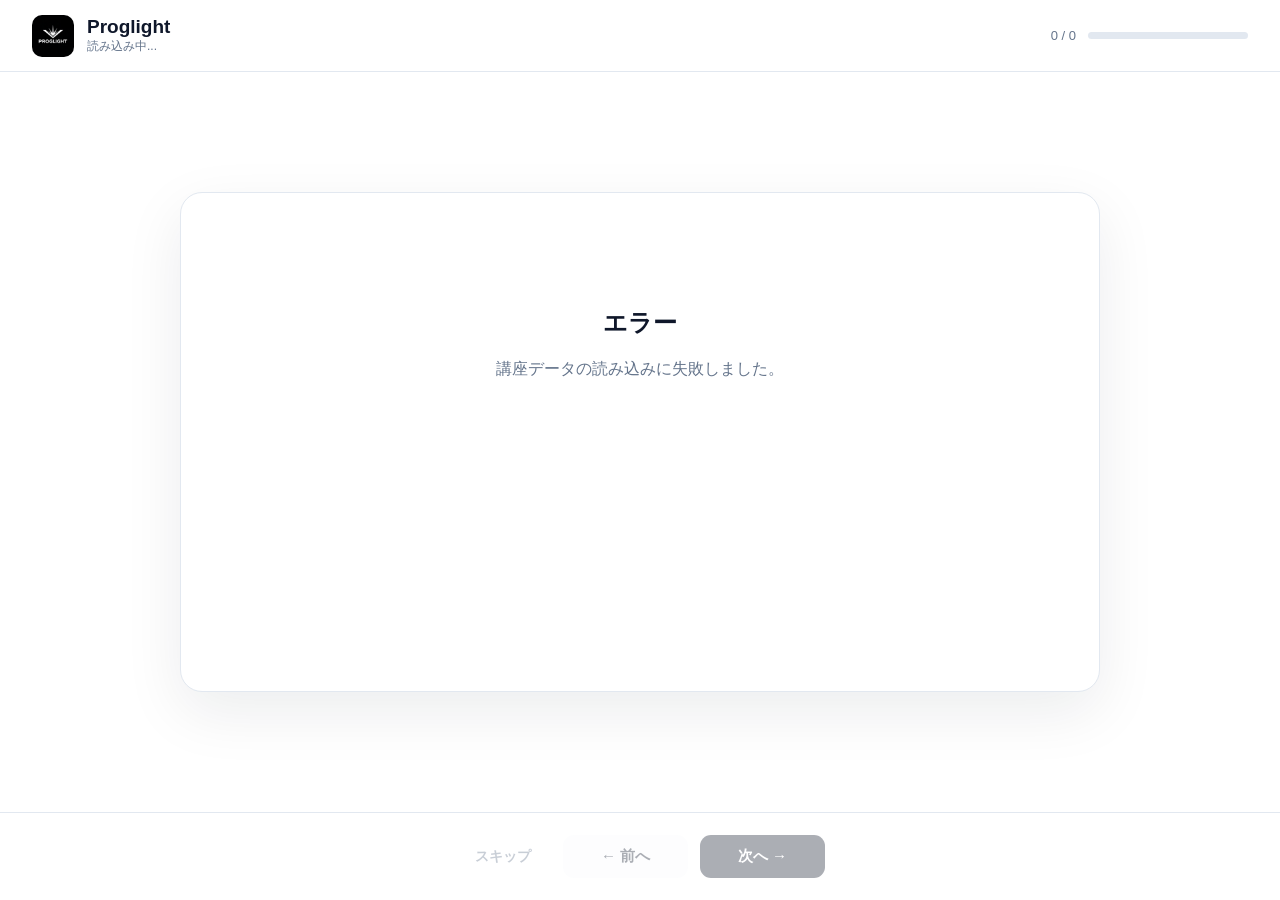
==== commit 506e502c: "Update html-ress.html" ====
--- a/html-ress.html
+++ b/html-ress.html
@@ -899,7 +899,7 @@
     <div class="header-left">
 
       <a
-        href="../html/"
+        href="index.html"
         class="logo-link"
       >
 
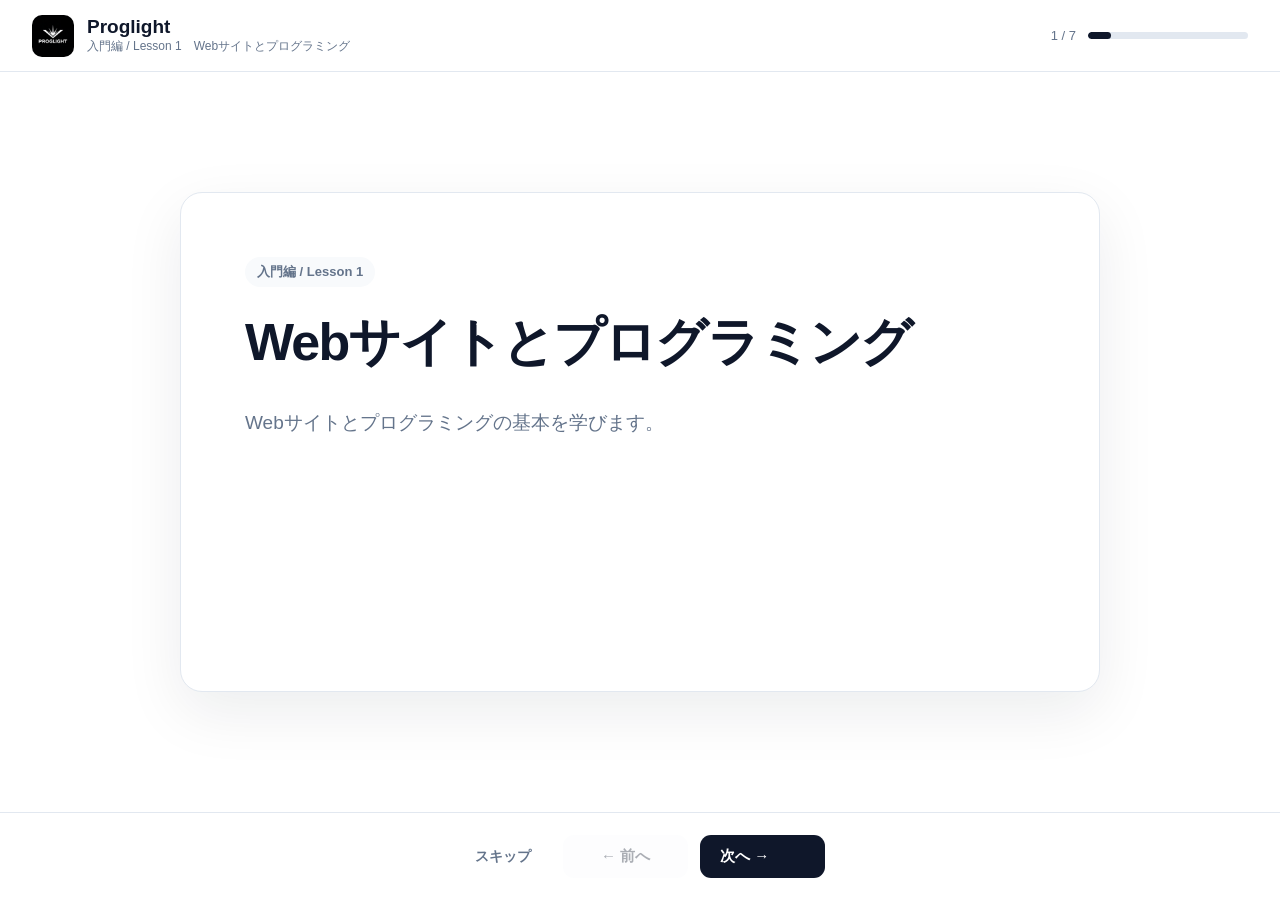
==== commit c8389062: "Fix favicon type attribute in html-ress.html" ====
--- a/html-ress.html
+++ b/html-ress.html
@@ -13,8 +13,8 @@
   <!-- ファビコン -->
   <link
     rel="icon"
-    type="image/png"
-    href="../rogo.png"
+    type="png"
+    href="rogo.png"
   >
 
   <style>
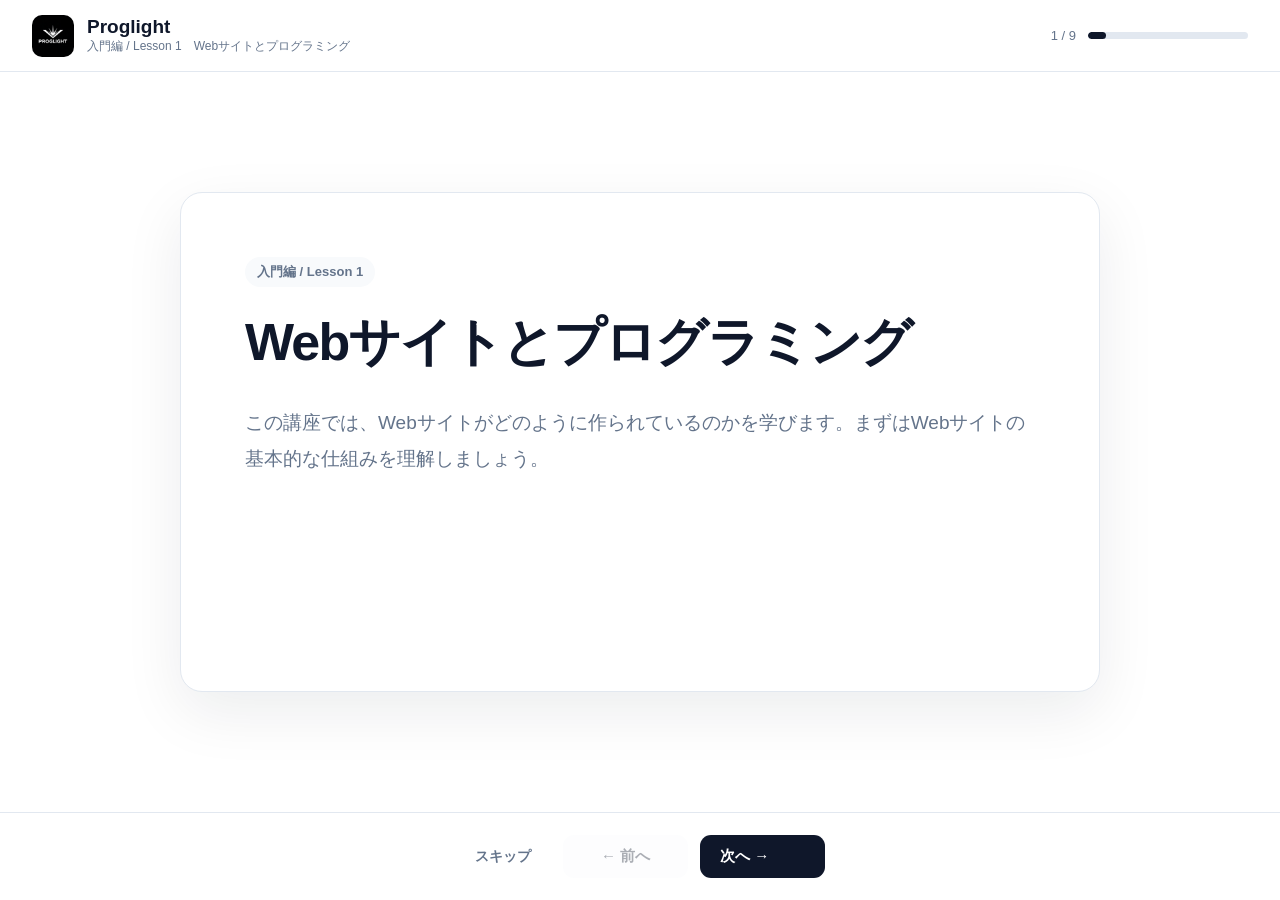
==== commit 112b3c6a: "Update html-ress.html" ====
--- a/html-ress.html
+++ b/html-ress.html
@@ -904,7 +904,7 @@
       >
 
         <img
-          src="../rogo.png"
+          src="rogo.png"
           alt="Proglight"
           class="logo"
         >
